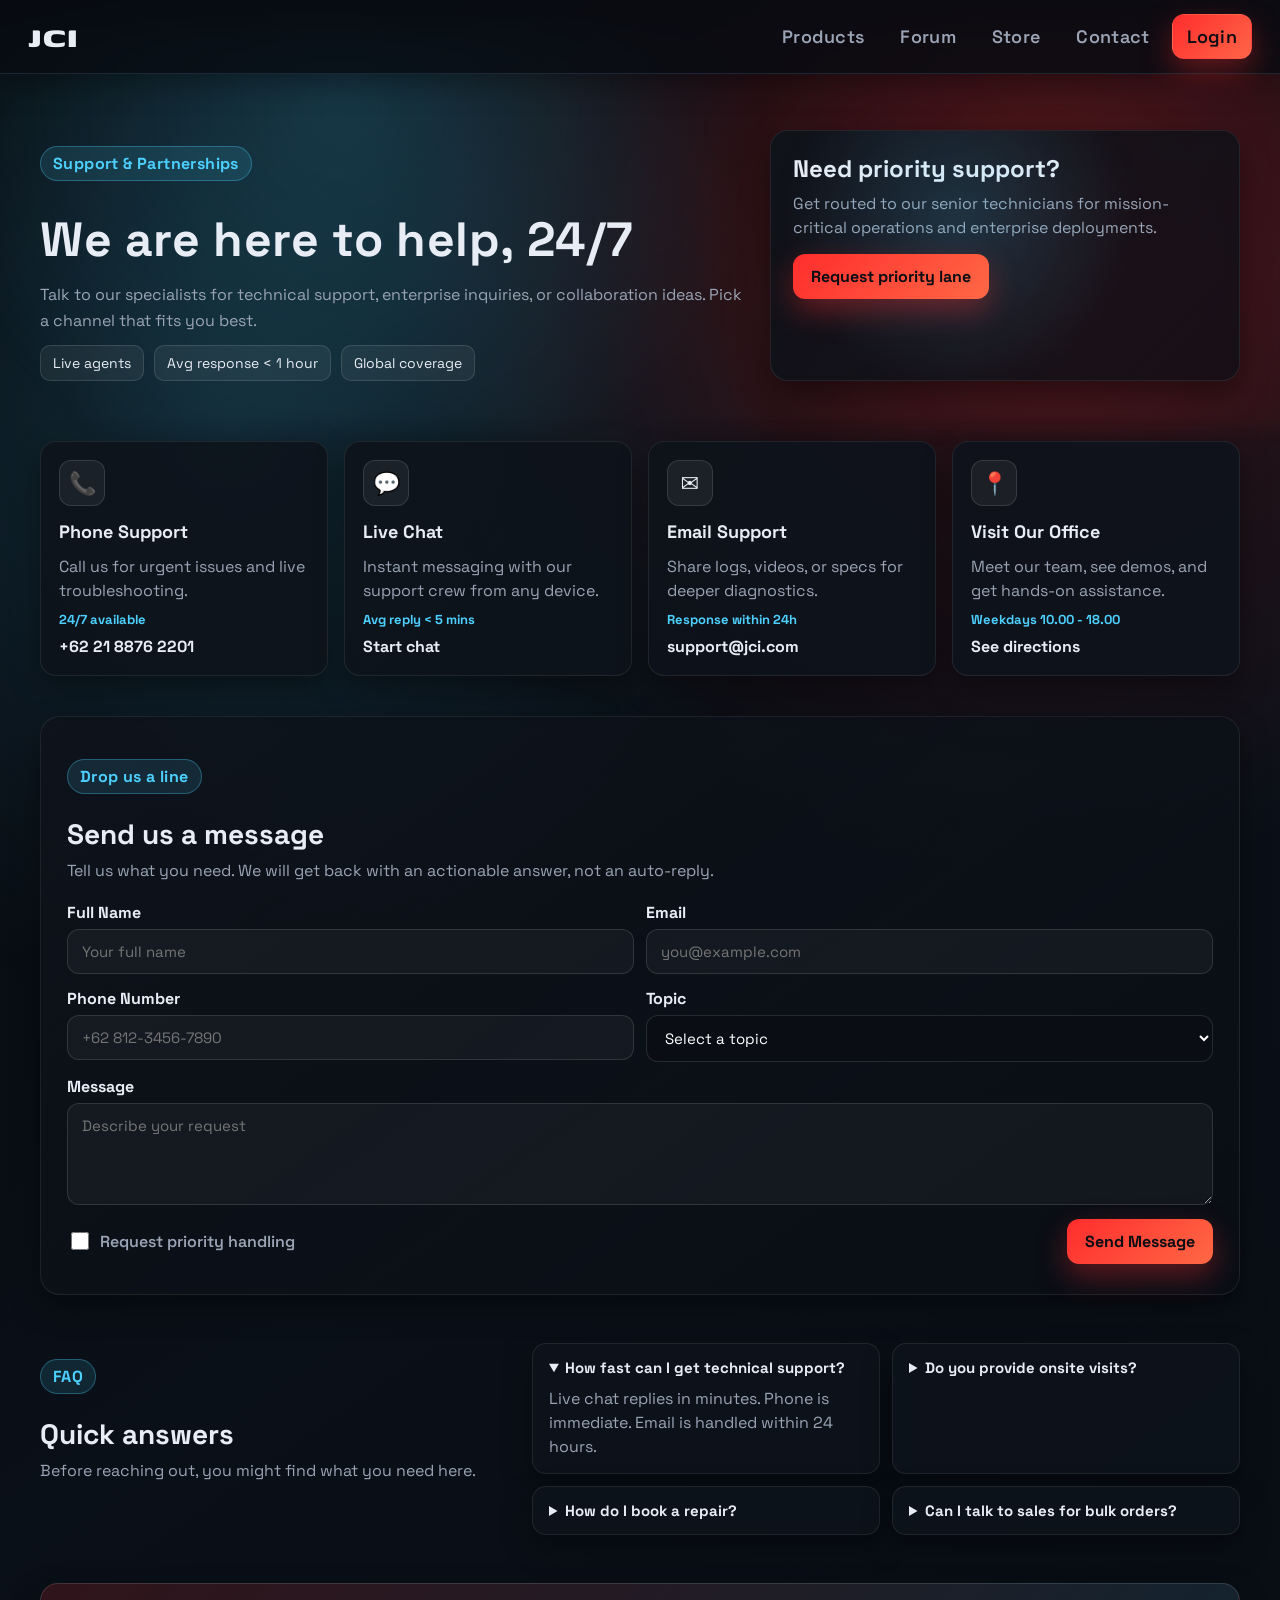
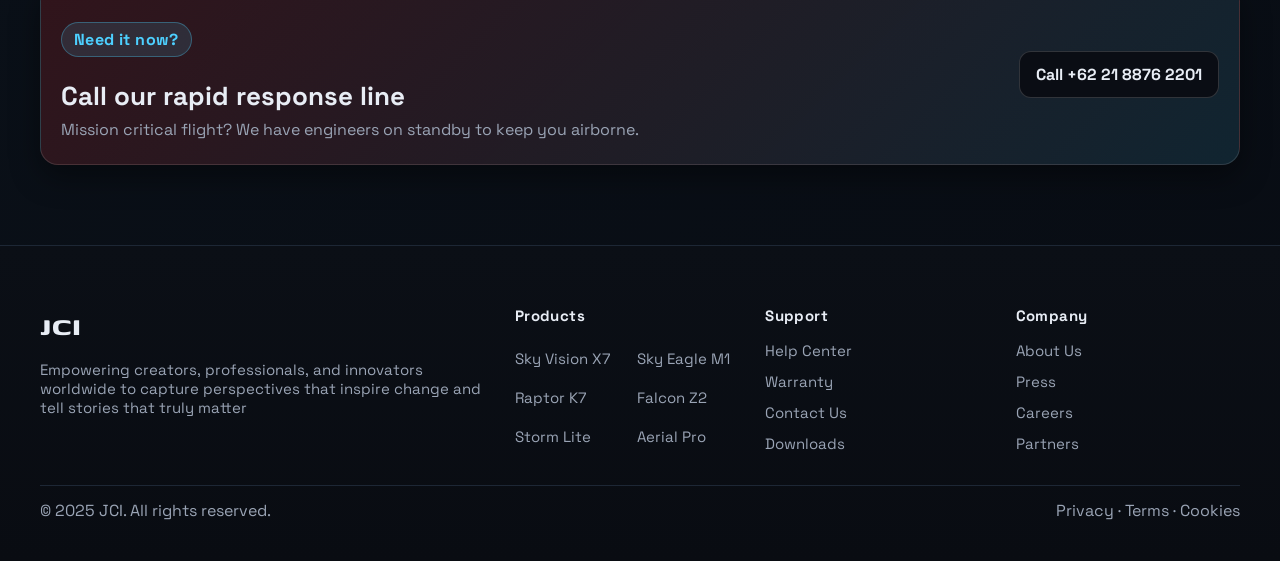
==== contact.html @ 5bdba57c "Initial commit for HCI lab project" ====
<!DOCTYPE html>
<html lang="en">
<head>
  <meta charset="UTF-8">
  <meta name="viewport" content="width=device-width, initial-scale=1.0">
  <title>JCI – Contact</title>
  <link href="https://fonts.googleapis.com/css2?family=Space+Grotesk:wght@400;600;700&family=Genos:wght@400;700;800&display=swap" rel="stylesheet">
  <link rel="stylesheet" href="css/base.css">
  <link rel="stylesheet" href="css/navbar.css">
  <link rel="stylesheet" href="css/footer.css">
  <link rel="stylesheet" href="css/contact.css">
</head>
<body>
  <header class="navbar">
    <div class="logo">
      <a href="home.html">JCI</a>
    </div>
    <button class="menu-toggle" aria-label="Toggle menu">☰</button>
    <nav class="nav-links">
      <a href="products.html">Products</a>
      <a href="forum.html">Forum</a>
      <a href="store.html">Store</a>
      <a href="contact.html">Contact</a>
      <a href="home.html" class="btn-login">Login</a>
    </nav>
  </header>

  <main class="contact-page">
    <section class="contact-hero">
      <div class="hero-copy">
        <p class="eyebrow">Support & Partnerships</p>
        <h1>We are here to help, 24/7</h1>
        <p class="lede">Talk to our specialists for technical support, enterprise inquiries, or collaboration ideas. Pick a channel that fits you best.</p>
        <div class="hero-chips">
          <span class="chip">Live agents</span>
          <span class="chip">Avg response &lt; 1 hour</span>
          <span class="chip">Global coverage</span>
        </div>
      </div>
      <div class="hero-panel">
        <div class="panel-glow"></div>
        <h3>Need priority support?</h3>
        <p>Get routed to our senior technicians for mission-critical operations and enterprise deployments.</p>
        <a href="#contact-form" class="panel-btn">Request priority lane</a>
      </div>
    </section>

    <section class="contact-grid">
      <div class="contact-card">
        <div class="icon-circle">📞</div>
        <h3>Phone Support</h3>
        <p>Call us for urgent issues and live troubleshooting.</p>
        <div class="meta">24/7 available</div>
        <a href="" class="card-link">+62 21 8876 2201</a>
      </div>
      <div class="contact-card">
        <div class="icon-circle">💬</div>
        <h3>Live Chat</h3>
        <p>Instant messaging with our support crew from any device.</p>
        <div class="meta">Avg reply &lt; 5 mins</div>
        <a href="#" class="card-link">Start chat</a>
      </div>
      <div class="contact-card">
        <div class="icon-circle">✉️</div>
        <h3>Email Support</h3>
        <p>Share logs, videos, or specs for deeper diagnostics.</p>
        <div class="meta">Response within 24h</div>
        <a href="" class="card-link">support@jci.com</a>
      </div>
      <div class="contact-card">
        <div class="icon-circle">📍</div>
        <h3>Visit Our Office</h3>
        <p>Meet our team, see demos, and get hands-on assistance.</p>
        <div class="meta">Weekdays 10.00 - 18.00</div>
        <a href="" class="card-link">See directions</a>
      </div>
    </section>

    <section class="contact-form-section" id="contact-form">
      <div class="form-header">
        <div>
          <p class="eyebrow">Drop us a line</p>
          <h2>Send us a message</h2>
          <p class="lede">Tell us what you need. We will get back with an actionable answer, not an auto-reply.</p>
        </div>
      </div>
      <form class="contact-form">
        <div class="form-row">
          <label>
            Full Name
            <input type="text" name="name" placeholder="Your full name" required>
          </label>
          <label>
            Email
            <input type="email" name="email" placeholder="you@example.com" required>
          </label>
        </div>
        <div class="form-row">
          <label>
            Phone Number
            <input type="tel" name="phone" placeholder="+62 812-3456-7890" required>
          </label>
          <label>
            Topic
            <select name="topic" required>
              <option value="">Select a topic</option>
              <option value="support">Technical support</option>
              <option value="sales">Sales & pricing</option>
              <option value="partnership">Partnership</option>
              <option value="warranty">Warranty & repair</option>
            </select>
          </label>
        </div>
        <label>
          Message
          <textarea name="message" rows="4" placeholder="Describe your request"></textarea>
        </label>
        <div class="form-actions">
          <label class="checkbox">
            <input type="checkbox" name="priority">
            <span>Request priority handling</span>
          </label>
          <button type="submit" class="btn-submit">Send Message</button>
        </div>
      </form>
    </section>

    <section class="faq-section">
      <div class="faq-header">
        <p class="eyebrow">FAQ</p>
        <h2>Quick answers</h2>
        <p class="lede">Before reaching out, you might find what you need here.</p>
      </div>
      <div class="faq-grid">
        <details open>
          <summary>How fast can I get technical support?</summary>
          <p>Live chat replies in minutes. Phone is immediate. Email is handled within 24 hours.</p>
        </details>
        <details>
          <summary>Do you provide onsite visits?</summary>
          <p>Yes, for enterprise deployments. Share your location and scope, and we will schedule a field engineer.</p>
        </details>
        <details>
          <summary>How do I book a repair?</summary>
          <p>Submit the form with your serial number. We will arrange pickup or direct you to the nearest service hub.</p>
        </details>
        <details>
          <summary>Can I talk to sales for bulk orders?</summary>
          <p>Choose Sales & pricing in the topic list. Our sales team will respond with tailored options and SLAs.</p>
        </details>
      </div>
    </section>

    <section class="cta-banner">
      <div>
        <p class="eyebrow">Need it now?</p>
        <h2>Call our rapid response line</h2>
        <p class="lede">Mission critical flight? We have engineers on standby to keep you airborne.</p>
      </div>
      <a class="cta-btn" href="">Call +62 21 8876 2201</a>
    </section>
  </main>

  <footer class="footer">
    <div class="footer-top">
      <div>
        <h1>JCI</h1>
        <p>Empowering creators, professionals, and innovators worldwide to capture perspectives that inspire change and tell stories that truly matter</p>
      </div>
      <div class="footer-products">
        <h4>Products</h4>
        <a href="#">Sky Vision X7</a>
        <a href="#">Sky Eagle M1</a>
        <a href="#">Raptor K7</a>
        <a href="#">Falcon Z2</a>
        <a href="#">Storm Lite</a>
        <a href="#">Aerial Pro</a>
      </div>
      <div class="footer-other">
        <h4>Support</h4>
        <a href="#">Help Center</a>
        <a href="#">Warranty</a>
        <a href="#">Contact Us</a>
        <a href="#">Downloads</a>
      </div>
      <div class="footer-other">
        <h4>Company</h4>
        <a href="#">About Us</a>
        <a href="#">Press</a>
        <a href="#">Careers</a>
        <a href="#">Partners</a>
      </div>
    </div>
    <div class="footer-bottom">
      <span>© 2025 JCI. All rights reserved.</span>
      <span>Privacy · Terms · Cookies</span>
    </div>
  </footer>

  <script src="js/contact.js"></script>
</body>
</html>
---- css/base.css ----
:root {
  --bg: #05070b;
  --panel: #0e131b;
  --glass: rgba(255, 255, 255, 0.04);
  --border: #1d2735;
  --accent: #ff2d2d;
  --accent-soft: #4dd0ff;
  --text: #e8edf5;
  --muted: #9aa4b5;
  --shadow-lg: 0 28px 60px rgba(0, 0, 0, 0.55);
  --shadow-md: 0 12px 30px rgba(0, 0, 0, 0.4);
  --nav-height: 74px;
}

html {
  -webkit-text-size-adjust: 100%;
  -moz-text-size-adjust: 100%;
  text-size-adjust: 100%;
}

* {
  box-sizing: border-box;
}

body {
  margin: 0;
  padding: 0;
  padding-top: calc(var(--nav-height) + env(safe-area-inset-top));
  font-family: "Space Grotesk", "Segoe UI", system-ui, sans-serif;
  background: radial-gradient(circle at 18% 20%, rgba(77, 208, 255, 0.16), transparent 28%),
    radial-gradient(circle at 82% 10%, rgba(255, 45, 45, 0.18), transparent 30%),
    linear-gradient(145deg, #05070b 0%, #0a1018 50%, #080c13 100%);
  color: var(--text);
  -webkit-font-smoothing: antialiased;
}

a {
  color: inherit;
  text-decoration: none;
}

img,
picture,
video,
iframe {
  max-width: 100%;
  height: auto;
  display: block;
}
---- css/navbar.css ----
.navbar {
  position: fixed;
  top: 0;
  left: 0;
  right: 0;
  height: var(--nav-height);
  background: rgba(8, 12, 18, 0.82);
  backdrop-filter: blur(14px);
  color: var(--text);
  display: flex;
  align-items: center;
  justify-content: space-between;
  padding: 0 calc(28px + env(safe-area-inset-right)) 0 calc(28px + env(safe-area-inset-left));
  z-index: 1000;
  border-bottom: 1px solid var(--border);
  box-shadow: 0 8px 30px rgba(0, 0, 0, 0.35);
  box-sizing: border-box;
}

.logo {
  font-size: 36px;
  font-weight: 800;
  letter-spacing: 1px;
  color: var(--text);
  min-width: 80px;
  font-family: "Genos", "Space Grotesk", "Segoe UI", system-ui, sans-serif;
}

.logo a {
  color: inherit;
}

.menu-toggle {
  display: none;
  font-size: 32px;
  background: none;
  border: none;
  cursor: pointer;
  color: var(--text);
}

.nav-links {
  display: flex;
  gap: 8px;
  align-items: center;
}

.nav-links a {
  font-size: 18px;
  font-weight: 600;
  color: var(--muted);
  padding: 10px 14px;
  border-radius: 12px;
  transition: all 0.25s ease;
  letter-spacing: 0.3px;
}

.nav-links a:hover {
  color: var(--text);
  background: var(--glass);
  box-shadow: 0 10px 30px rgba(0, 0, 0, 0.35);
}

.btn-login {
  background: linear-gradient(135deg, var(--accent) 0%, #ff6045 90%);
  color: #0a0d14 !important;
  border-radius: 12px;
  font-weight: 800;
  padding: 10px 20px;
  box-shadow: 0 12px 30px rgba(255, 45, 45, 0.35);
  border: 1px solid rgba(255, 255, 255, 0.05);
}

.btn-login:hover {
  color: #fff !important;
}

@media screen and (max-width: 768px) {
  :root {
    --nav-height: 70px;
  }

  .navbar {
    padding: 0 calc(16px + env(safe-area-inset-right)) 0 calc(16px + env(safe-area-inset-left));
  }

  .logo {
    font-size: 32px;
  }

  .menu-toggle {
    display: block;
  }

  .nav-links {
    position: absolute;
    left: 0;
    right: 0;
    top: var(--nav-height);
    background: rgba(7, 10, 16, 0.96);
    flex-direction: column;
    align-items: center;
    gap: 12px;
    padding: 16px 0 20px;
    margin: 0;
    border-top: 1px solid var(--border);
    display: none;
  }

  .nav-links.active {
    display: flex;
  }

  .nav-links a {
    font-size: 16px;
    width: 90%;
    text-align: center;
  }

  .btn-login {
    padding: 12px 24px;
    font-size: 14px;
  }
}

@media screen and (max-width: 600px) {
  :root {
    --nav-height: 64px;
  }

  .navbar {
    padding: 0 calc(12px + env(safe-area-inset-right)) 0 calc(12px + env(safe-area-inset-left));
  }

  .logo {
    font-size: 28px;
    min-width: 64px;
  }

  .menu-toggle {
    font-size: 30px;
  }

  .nav-links {
    top: var(--nav-height);
    gap: 10px;
    padding: 14px 0 18px;
  }

  .nav-links a {
    font-size: 15px;
    padding: 8px 12px;
  }

  .btn-login {
    padding: 10px 18px;
    font-size: 13px;
  }
}
---- css/footer.css ----
.footer {
  background: linear-gradient(180deg, #0b0f16 0%, #090c12 100%);
  color: var(--text);
  padding: 60px 24px 40px;
  border-top: 1px solid var(--border);
}

.footer-top {
  width: min(1200px, 94vw);
  margin: 0 auto;
  display: grid;
  grid-template-columns: 2fr 1fr 1fr 1fr;
  gap: 26px;
}

.footer h1 {
  margin: 0 0 10px;
  letter-spacing: 1px;
  font-family: "Genos", "Space Grotesk", "Segoe UI", system-ui, sans-serif;
}

.footer h4 {
  font-size: 15px;
  font-weight: 800;
  letter-spacing: 0.4px;
  margin: 0 0 10px;
}

.footer a,
.footer p {
  font-size: 15px;
  color: var(--muted);
  text-decoration: none;
  margin-bottom: 6px;
}

.footer a:hover {
  color: var(--accent);
}

.footer-products {
  display: grid;
  grid-template-columns: repeat(2, auto);
  column-gap: 18px;
  row-gap: 6px;
}

.footer-products h4 {
  grid-column: 1 / -1;
}

.footer-other {
  display: grid;
  grid-template-columns: repeat(1, auto);
  row-gap: 6px;
}

.footer-bottom {
  width: min(1200px, 94vw);
  margin: 26px auto 0;
  padding-top: 14px;
  border-top: 1px solid var(--border);
  display: flex;
  justify-content: space-between;
  flex-wrap: wrap;
  color: var(--muted);
  gap: 10px;
}

@media screen and (max-width: 768px) {
  .footer {
    padding: 40px 16px 28px;
  }

  .footer-top {
    grid-template-columns: 1fr;
    gap: 16px;
  }

  .footer h1 {
    font-size: 28px;
  }

  .footer h4 {
    font-size: 13px;
    margin-bottom: 8px;
  }

  .footer a,
  .footer p {
    font-size: 13px;
  }

  .footer-products {
    column-gap: 14px;
    row-gap: 4px;
  }
}

@media screen and (max-width: 600px) {
  .footer {
    padding: 32px 14px 24px;
  }

  .footer-top {
    grid-template-columns: 1fr;
    gap: 14px;
  }

  .footer h1 {
    font-size: 24px;
    margin-bottom: 8px;
  }

  .footer h4 {
    font-size: 12px;
    margin-bottom: 6px;
  }

  .footer a,
  .footer p {
    font-size: 12px;
    margin-bottom: 4px;
  }

  .footer-bottom {
    flex-direction: column;
    text-align: center;
    gap: 4px;
    font-size: 11px;
  }

  .footer-products {
    column-gap: 12px;
  }
}
---- css/contact.css ----
.contact-page {
  color: var(--text);
}

.contact-hero {
  width: min(1200px, 94vw);
  margin: 0 auto 40px;
  padding: 56px 0 20px;
  display: grid;
  grid-template-columns: 1.2fr 0.8fr;
  gap: 26px;
  position: relative;
}

.contact-hero::before {
  content: "";
  position: absolute;
  inset: -14% -8% -8% -10%;
  background: radial-gradient(circle at 30% 20%, rgba(77, 208, 255, 0.18), transparent 40%),
    radial-gradient(circle at 80% 60%, rgba(255, 45, 45, 0.16), transparent 40%);
  filter: blur(10px);
  pointer-events: none;
  z-index: 0;
}

.hero-copy {
  position: relative;
  z-index: 1;
  display: flex;
  flex-direction: column;
  gap: 12px;
}

.eyebrow {
  display: inline-flex;
  align-items: center;
  gap: 8px;
  background: rgba(77, 208, 255, 0.12);
  color: var(--accent-soft);
  border: 1px solid rgba(77, 208, 255, 0.32);
  border-radius: 999px;
  padding: 6px 12px;
  font-weight: 800;
  letter-spacing: 0.4px;
  width: fit-content;
}

.contact-hero h1 {
  font-size: clamp(34px, 5vw, 48px);
  margin: 0;
  letter-spacing: 0.6px;
}

.lede {
  margin: 0;
  color: var(--muted);
  line-height: 1.6;
}

.hero-chips {
  display: flex;
  flex-wrap: wrap;
  gap: 10px;
}

.chip {
  background: rgba(255, 255, 255, 0.06);
  border: 1px solid rgba(255, 255, 255, 0.12);
  border-radius: 10px;
  padding: 8px 12px;
  font-size: 14px;
  color: var(--text);
}

.hero-panel {
  position: relative;
  z-index: 1;
  background: linear-gradient(135deg, rgba(14, 19, 27, 0.92), rgba(10, 14, 21, 0.7));
  border: 1px solid rgba(255, 255, 255, 0.08);
  border-radius: 18px;
  padding: 22px;
  box-shadow: var(--shadow-md);
  overflow: hidden;
}

.panel-glow {
  position: absolute;
  inset: -30% 10% 0 -10%;
  background: radial-gradient(circle, rgba(77, 208, 255, 0.18), transparent 62%);
  filter: blur(12px);
  pointer-events: none;
}

.hero-panel h3 {
  margin: 0 0 8px;
  font-size: 24px;
}

.hero-panel p {
  margin: 0 0 14px;
  color: var(--muted);
  line-height: 1.5;
}

.panel-btn {
  display: inline-flex;
  align-items: center;
  justify-content: center;
  padding: 12px 18px;
  border-radius: 12px;
  background: linear-gradient(135deg, var(--accent) 0%, #ff6845 100%);
  color: #0a0d14;
  font-weight: 800;
  text-decoration: none;
  box-shadow: 0 12px 30px rgba(255, 45, 45, 0.35);
  transition: transform 0.2s ease, box-shadow 0.2s ease;
  position: relative;
  z-index: 1;
}

.panel-btn:hover {
  transform: translateY(-2px);
  box-shadow: 0 16px 38px rgba(255, 45, 45, 0.45);
}

.contact-grid {
  width: min(1200px, 94vw);
  margin: 0 auto 40px;
  display: grid;
  grid-template-columns: repeat(auto-fit, minmax(min(100%, 240px), 1fr));
  gap: 16px;
}

.contact-card {
  background: rgba(14, 19, 27, 0.9);
  border: 1px solid rgba(255, 255, 255, 0.08);
  border-radius: 16px;
  padding: 18px;
  display: flex;
  flex-direction: column;
  gap: 8px;
  box-shadow: var(--shadow-md);
  position: relative;
  overflow: hidden;
  transition: transform 0.2s ease, border-color 0.2s ease;
}

.contact-card::after {
  content: "";
  position: absolute;
  inset: 0;
  background: linear-gradient(135deg, rgba(77, 208, 255, 0.12), rgba(255, 45, 45, 0.1));
  opacity: 0;
  transition: opacity 0.2s ease;
  pointer-events: none;
}

.contact-card:hover {
  transform: translateY(-3px);
  border-color: rgba(255, 255, 255, 0.16);
}

.contact-card:hover::after {
  opacity: 1;
}

.icon-circle {
  width: 46px;
  height: 46px;
  border-radius: 12px;
  background: rgba(255, 255, 255, 0.06);
  border: 1px solid rgba(255, 255, 255, 0.12);
  display: inline-flex;
  align-items: center;
  justify-content: center;
  font-size: 22px;
}

.contact-card h3 {
  margin: 6px 0 4px;
  font-size: 18px;
}

.contact-card p {
  margin: 0;
  color: var(--muted);
  line-height: 1.5;
}

.contact-card .meta {
  color: var(--accent-soft);
  font-weight: 800;
  font-size: 13px;
}

.card-link {
  margin-top: auto;
  text-decoration: none;
  color: var(--text);
  font-weight: 800;
}

.contact-form-section {
  width: min(1200px, 94vw);
  margin: 0 auto 48px;
  background: linear-gradient(145deg, rgba(14, 19, 27, 0.9), rgba(10, 14, 21, 0.72));
  border: 1px solid rgba(255, 255, 255, 0.08);
  border-radius: 20px;
  padding: 26px 26px 30px;
  box-shadow: var(--shadow-md);
}

.form-header {
  display: flex;
  justify-content: space-between;
  gap: 20px;
  align-items: flex-start;
  margin-bottom: 18px;
}

.form-header h2 {
  margin: 6px 0 6px;
  font-size: 28px;
}

.form-badges {
  display: flex;
  gap: 8px;
  flex-wrap: wrap;
}

.badge {
  background: rgba(255, 255, 255, 0.06);
  border: 1px solid rgba(255, 255, 255, 0.12);
  border-radius: 10px;
  padding: 8px 12px;
  font-weight: 800;
  font-size: 13px;
}

.contact-form {
  display: flex;
  flex-direction: column;
  gap: 14px;
}

.form-row {
  display: grid;
  grid-template-columns: repeat(auto-fit, minmax(min(100%, 240px), 1fr));
  gap: 12px;
}

label {
  display: flex;
  flex-direction: column;
  gap: 6px;
  font-weight: 700;
  color: var(--text);
}

input,
select,
textarea {
  background: rgba(255, 255, 255, 0.04);
  border: 1px solid rgba(255, 255, 255, 0.12);
  border-radius: 12px;
  padding: 12px 14px;
  color: var(--text);
  font-size: 15px;
  font-family: "Space Grotesk", "Segoe UI", system-ui, sans-serif;
}

select {
  background: #0a0d14;
  color: #fff;
}

select option {
  background: #0a0d14;
  color: #fff;
}

input:focus,
select:focus,
textarea:focus {
  outline: 2px solid var(--accent);
  outline-offset: 0;
}

textarea {
  resize: vertical;
}

.form-actions {
  display: flex;
  align-items: center;
  justify-content: space-between;
  gap: 12px;
  flex-wrap: wrap;
}

.checkbox {
  display: inline-flex;
  flex-direction: row;
  align-items: center;
  gap: 8px;
  font-weight: 600;
  color: var(--muted);
}

.checkbox input {
  width: 18px;
  height: 18px;
  order: -1;
}

.btn-submit {
  background: linear-gradient(135deg, var(--accent) 0%, #ff6845 100%);
  color: #0a0d14;
  font-size: 16px;
  font-weight: 800;
  padding: 12px 18px;
  border: none;
  border-radius: 12px;
  cursor: pointer;
  font-family: "Space Grotesk", "Segoe UI", system-ui, sans-serif;
  transition: transform 0.2s ease, box-shadow 0.2s ease;
  box-shadow: 0 12px 30px rgba(255, 45, 45, 0.35);
}

.btn-submit:hover {
  transform: translateY(-2px);
  box-shadow: 0 16px 38px rgba(255, 45, 45, 0.45);
}

.faq-section {
  width: min(1200px, 94vw);
  margin: 0 auto 48px;
  display: grid;
  grid-template-columns: 0.8fr 1.2fr;
  gap: 20px;
}

.faq-header h2 {
  margin: 6px 0 6px;
  font-size: 28px;
}

.faq-header .lede {
  margin-top: 4px;
}

.faq-grid {
  display: grid;
  grid-template-columns: repeat(auto-fit, minmax(min(100%, 240px), 1fr));
  gap: 12px;
}

details {
  background: rgba(14, 19, 27, 0.9);
  border: 1px solid rgba(255, 255, 255, 0.08);
  border-radius: 14px;
  padding: 14px 16px;
  color: var(--text);
  box-shadow: var(--shadow-md);
}

details summary {
  cursor: pointer;
  font-weight: 800;
  font-size: 15px;
}

details p {
  margin: 10px 0 0;
  color: var(--muted);
  line-height: 1.5;
}

.cta-banner {
  width: min(1200px, 94vw);
  margin: 0 auto 80px;
  background: linear-gradient(135deg, rgba(255, 45, 45, 0.16), rgba(77, 208, 255, 0.12));
  border: 1px solid rgba(255, 255, 255, 0.12);
  border-radius: 18px;
  padding: 22px 20px;
  display: flex;
  align-items: center;
  justify-content: space-between;
  gap: 16px;
  box-shadow: var(--shadow-md);
}

.cta-banner h2 {
  margin: 6px 0 4px;
  font-size: 26px;
}

.cta-btn {
  background: #0a0d14;
  border: 1px solid rgba(255, 255, 255, 0.16);
  color: var(--text);
  font-weight: 800;
  padding: 12px 16px;
  border-radius: 12px;
  text-decoration: none;
  transition: transform 0.2s ease, border-color 0.2s ease;
}

.cta-btn:hover {
  transform: translateY(-2px);
  border-color: rgba(255, 255, 255, 0.26);
}

@media screen and (max-width: 768px) {

  .contact-hero {
    padding: 44px 0 32px;
  }

  .contact-hero h1 {
    font-size: 28px;
  }

  .form-input {
    font-size: 14px;
  }

  .form-textarea {
    font-size: 14px;
  }

  .faq-grid {
    grid-template-columns: 1fr;
  }

  .contact-info-section {
    flex-direction: column;
  }
}

@media screen and (max-width: 600px) {
  .contact-hero {
    padding: 36px 0 24px;
  }

  .contact-hero h1 {
    font-size: 24px;
  }

  .contact-hero p {
    font-size: 14px;
  }

  .contact-grid {
    grid-template-columns: 1fr;
    gap: 18px;
  }

  .contact-form {
    padding: 24px;
  }

  .form-row {
    grid-template-columns: 1fr;
    gap: 12px;
  }

  .form-input {
    padding: 10px 12px;
    font-size: 13px;
  }

  .form-textarea {
    padding: 10px 12px;
    font-size: 13px;
  }

  .btn-submit {
    padding: 10px 20px;
    font-size: 14px;
  }

  .cta-banner {
    flex-direction: column;
    align-items: flex-start;
    gap: 12px;
  }

  .contact-info-section {
    flex-direction: column;
    gap: 20px;
  }

  .info-item {
    margin-bottom: 0;
  }

  .faq-grid {
    grid-template-columns: 1fr;
    gap: 12px;
  }

  .faq-item {
    padding: 14px;
  }

  .faq-question {
    font-size: 14px;
  }

  .faq-answer {
    font-size: 13px;
  }
}
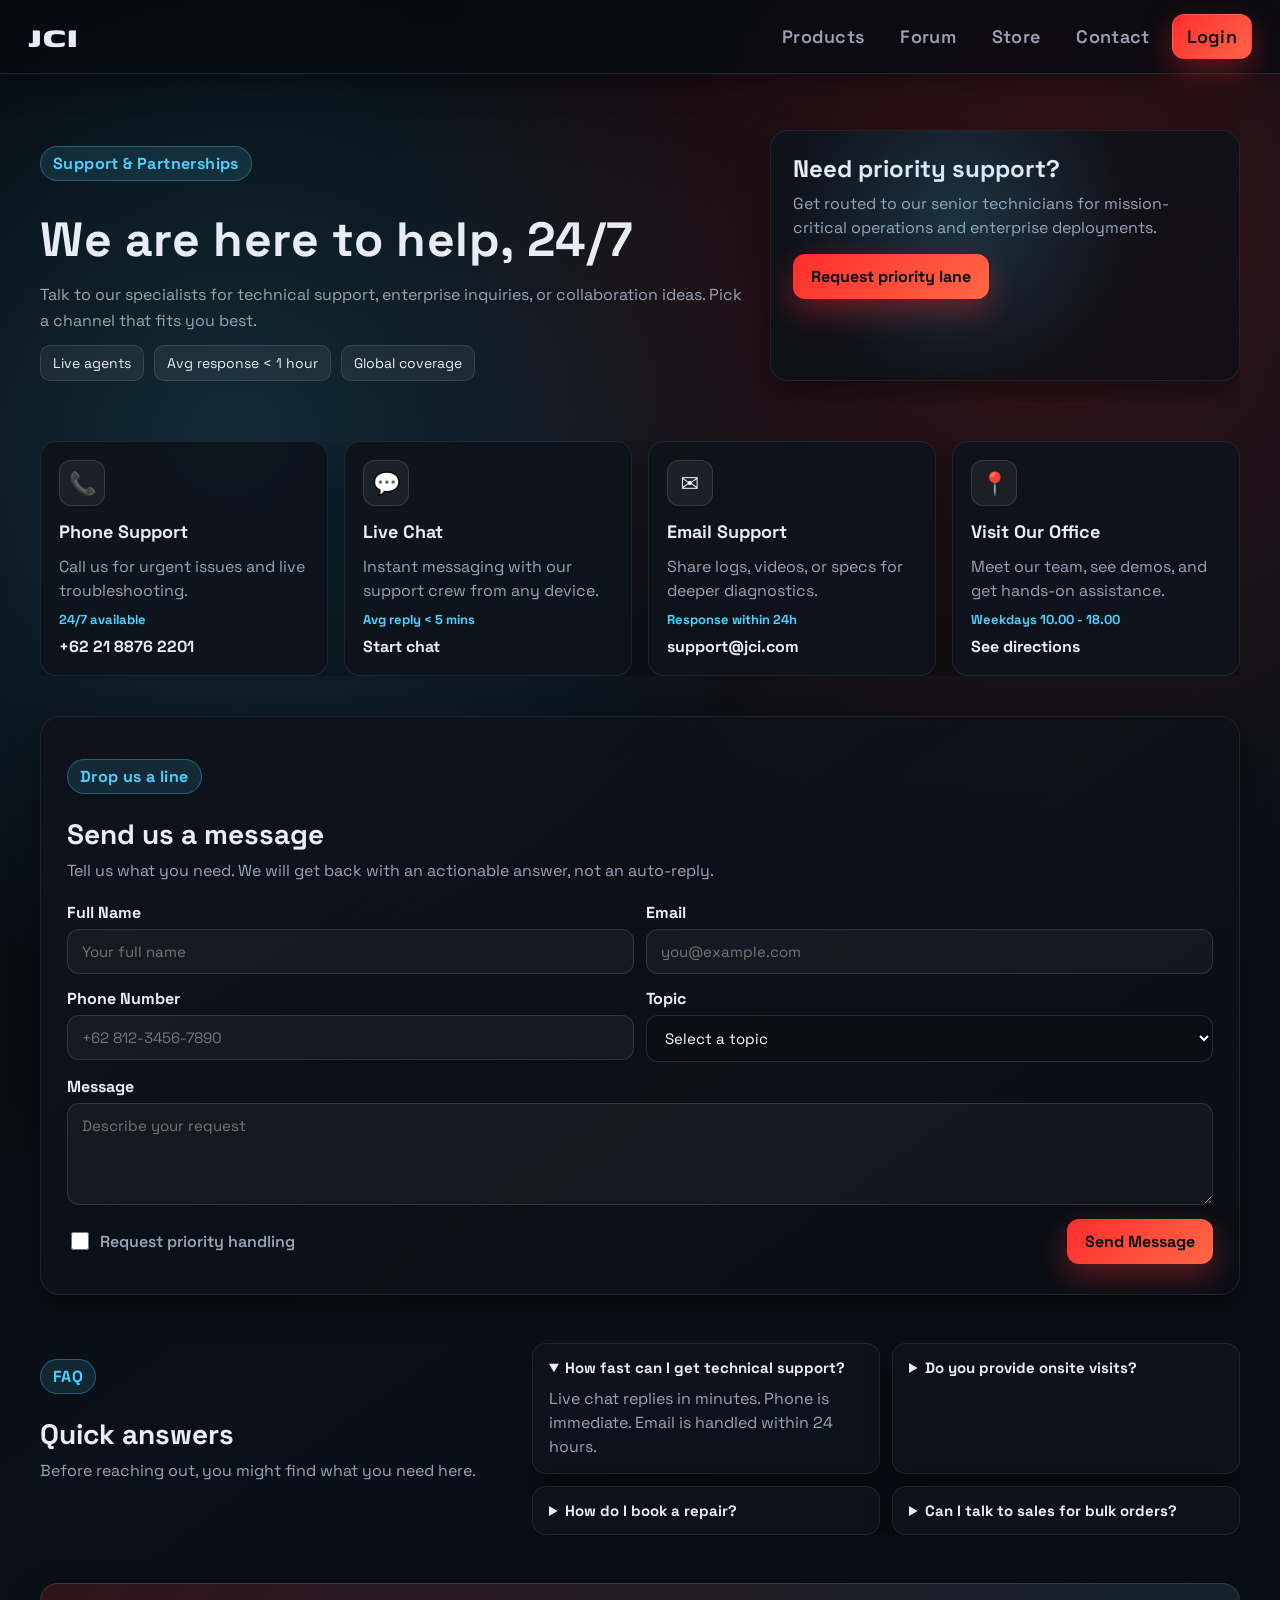
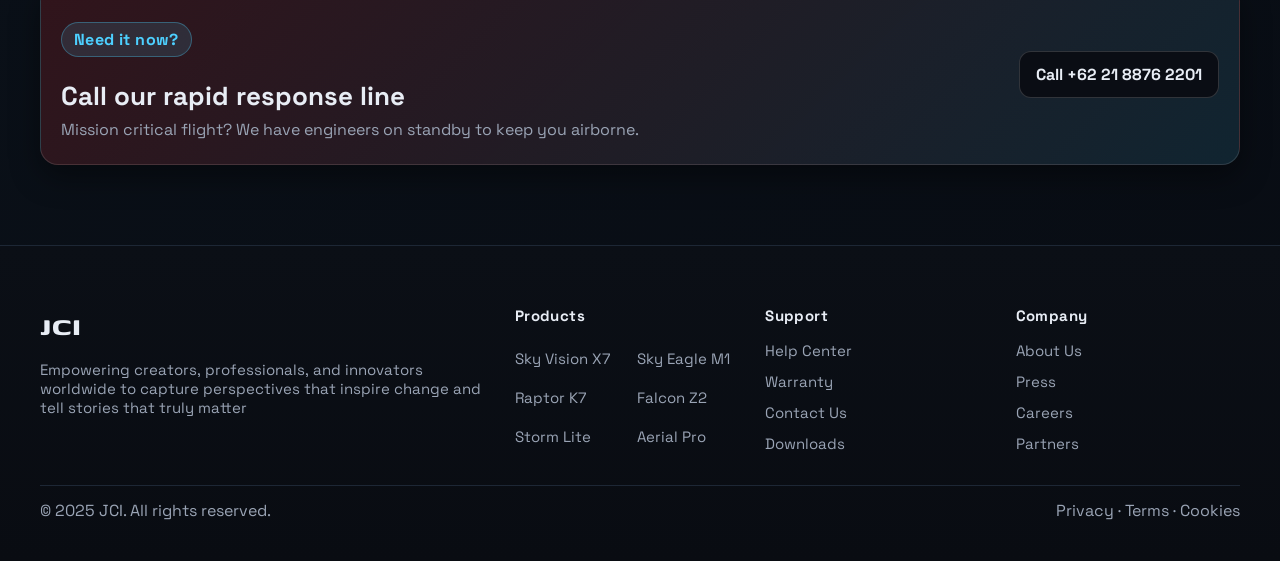
==== commit e4eec977: "change to index.html" ====
--- a/contact.html
+++ b/contact.html
@@ -13,7 +13,7 @@
 <body>
   <header class="navbar">
     <div class="logo">
-      <a href="home.html">JCI</a>
+      <a href="index.html">JCI</a>
     </div>
     <button class="menu-toggle" aria-label="Toggle menu">☰</button>
     <nav class="nav-links">
@@ -21,7 +21,7 @@
       <a href="forum.html">Forum</a>
       <a href="store.html">Store</a>
       <a href="contact.html">Contact</a>
-      <a href="home.html" class="btn-login">Login</a>
+      <a href="index.html" class="btn-login">Login</a>
     </nav>
   </header>
 
--- a/css/base.css
+++ b/css/base.css
@@ -27,11 +27,12 @@
   padding: 0;
   padding-top: calc(var(--nav-height) + env(safe-area-inset-top));
   font-family: "Space Grotesk", "Segoe UI", system-ui, sans-serif;
-  background: radial-gradient(circle at 18% 20%, rgba(77, 208, 255, 0.16), transparent 28%),
-    radial-gradient(circle at 82% 10%, rgba(255, 45, 45, 0.18), transparent 30%),
+  background: radial-gradient(circle at 18% 20%, #4dd0ff29, transparent 28%),
+    radial-gradient(circle at 82% 10%, #ff2d2d2e, transparent 30%),
     linear-gradient(145deg, #05070b 0%, #0a1018 50%, #080c13 100%);
   color: var(--text);
   -webkit-font-smoothing: antialiased;
+  overflow-x: hidden;
 }
 
 a {
@@ -47,3 +48,19 @@
   height: auto;
   display: block;
 }
+
+/* Ensure all major containers are fluid */
+section {
+  width: 100%;
+  overflow-x: hidden;
+}
+
+main {
+  width: 100%;
+  overflow-x: hidden;
+}
+
+/* Prevent hardcoded sizes from breaking layout */
+@supports (width: clamp(1px, 1%, 100%)) {
+  /* Modern browsers will use this - already using clamp in most places */
+}
--- a/css/navbar.css
+++ b/css/navbar.css
@@ -73,6 +73,26 @@
 
 .btn-login:hover {
   color: #fff !important;
+}
+
+@media screen and (max-width: 1024px) {
+  .navbar {
+    padding: 0 calc(20px + env(safe-area-inset-right)) 0 calc(20px + env(safe-area-inset-left));
+  }
+
+  .logo {
+    font-size: 34px;
+  }
+
+  .nav-links a {
+    font-size: 16px;
+    padding: 10px 12px;
+  }
+
+  .btn-login {
+    padding: 10px 16px;
+    font-size: 14px;
+  }
 }
 
 @media screen and (max-width: 768px) {
--- a/css/footer.css
+++ b/css/footer.css
@@ -67,6 +67,35 @@
   gap: 10px;
 }
 
+@media screen and (max-width: 1024px) {
+  .footer {
+    padding: 50px 20px 36px;
+  }
+
+  .footer-top {
+    grid-template-columns: repeat(2, 1fr);
+    gap: 22px;
+  }
+
+  .footer h1 {
+    font-size: 30px;
+  }
+
+  .footer h4 {
+    font-size: 14px;
+  }
+
+  .footer a,
+  .footer p {
+    font-size: 14px;
+  }
+
+  .footer-products {
+    column-gap: 16px;
+    row-gap: 6px;
+  }
+}
+
 @media screen and (max-width: 768px) {
   .footer {
     padding: 40px 16px 28px;
--- a/css/contact.css
+++ b/css/contact.css
@@ -6,6 +6,7 @@
   width: min(1200px, 94vw);
   margin: 0 auto 40px;
   padding: 56px 0 20px;
+  overflow: hidden;
   display: grid;
   grid-template-columns: 1.2fr 0.8fr;
   gap: 26px;
@@ -16,8 +17,6 @@
   content: "";
   position: absolute;
   inset: -14% -8% -8% -10%;
-  background: radial-gradient(circle at 30% 20%, rgba(77, 208, 255, 0.18), transparent 40%),
-    radial-gradient(circle at 80% 60%, rgba(255, 45, 45, 0.16), transparent 40%);
   filter: blur(10px);
   pointer-events: none;
   z-index: 0;
@@ -412,6 +411,47 @@
   border-color: rgba(255, 255, 255, 0.26);
 }
 
+@media screen and (max-width: 1024px) {
+  .contact-hero {
+    padding: 60px 0 44px;
+  }
+
+  .contact-hero h1 {
+    font-size: 36px;
+  }
+
+  .contact-hero p {
+    font-size: 16px;
+  }
+
+  .contact-form {
+    max-width: 600px;
+  }
+
+  .form-row {
+    gap: 16px;
+  }
+
+  .form-input,
+  .form-textarea {
+    font-size: 15px;
+  }
+
+  .faq-grid {
+    grid-template-columns: 1fr;
+    gap: 16px;
+  }
+
+  .contact-info-section {
+    flex-direction: column;
+    gap: 20px;
+  }
+
+  .info-block {
+    gap: 12px;
+  }
+}
+
 @media screen and (max-width: 768px) {
 
   .contact-hero {
